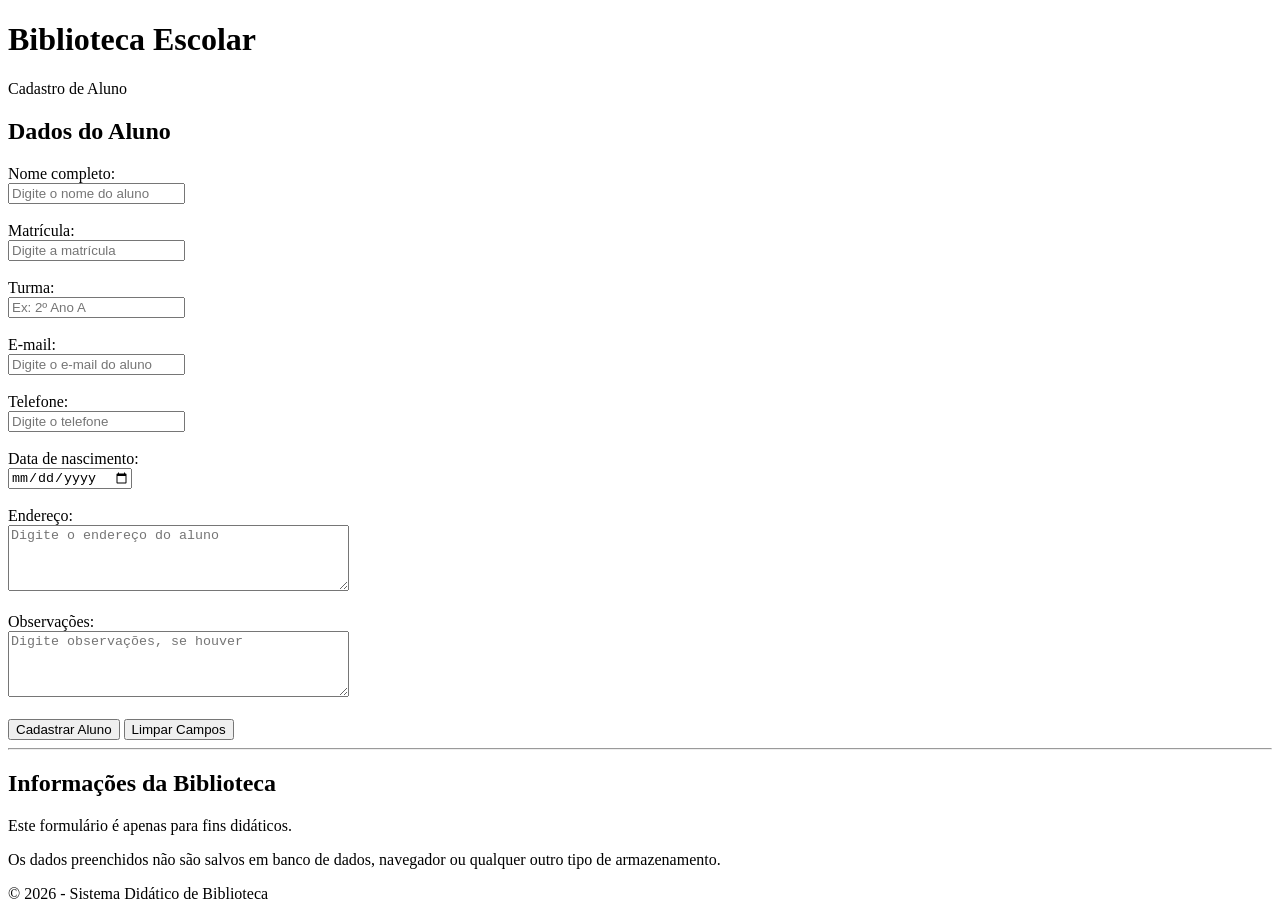
==== index.html @ 821b9747 "index.html" ====
<!DOCTYPE html>
<html lang="pt-BR">
<head>
  <meta charset="UTF-8">
  <meta name="viewport" content="width=device-width, initial-scale=1.0">
  <title>Biblioteca - Cadastro de Aluno</title>
</head>
<body>

  <header>
    <h1>Biblioteca Escolar</h1>
    <p>Cadastro de Aluno</p>
  </header>

  <main>
    <section>
      <h2>Dados do Aluno</h2>

      <form action="#" method="post">
        <label for="nome">Nome completo:</label><br>
        <input type="text" id="nome" name="nome" placeholder="Digite o nome do aluno" required>
        <br><br>

        <label for="matricula">Matrícula:</label><br>
        <input type="text" id="matricula" name="matricula" placeholder="Digite a matrícula" required>
        <br><br>

        <label for="turma">Turma:</label><br>
        <input type="text" id="turma" name="turma" placeholder="Ex: 2º Ano A" required>
        <br><br>

        <label for="email">E-mail:</label><br>
        <input type="email" id="email" name="email" placeholder="Digite o e-mail do aluno">
        <br><br>

        <label for="telefone">Telefone:</label><br>
        <input type="tel" id="telefone" name="telefone" placeholder="Digite o telefone">
        <br><br>

        <label for="data-nascimento">Data de nascimento:</label><br>
        <input type="date" id="data-nascimento" name="data-nascimento">
        <br><br>

        <label for="endereco">Endereço:</label><br>
        <textarea id="endereco" name="endereco" rows="4" cols="40" placeholder="Digite o endereço do aluno"></textarea>
        <br><br>

        <label for="observacoes">Observações:</label><br>
        <textarea id="observacoes" name="observacoes" rows="4" cols="40" placeholder="Digite observações, se houver"></textarea>
        <br><br>

        <button type="submit">Cadastrar Aluno</button>
        <button type="reset">Limpar Campos</button>
      </form>
    </section>

    <hr>

    <section>
      <h2>Informações da Biblioteca</h2>

      <p>Este formulário é apenas para fins didáticos.</p>
      <p>Os dados preenchidos não são salvos em banco de dados, navegador ou qualquer outro tipo de armazenamento.</p>
    </section>
  </main>

  <footer>
    <p>&copy; 2026 - Sistema Didático de Biblioteca</p>
  </footer>

</body>
</html>
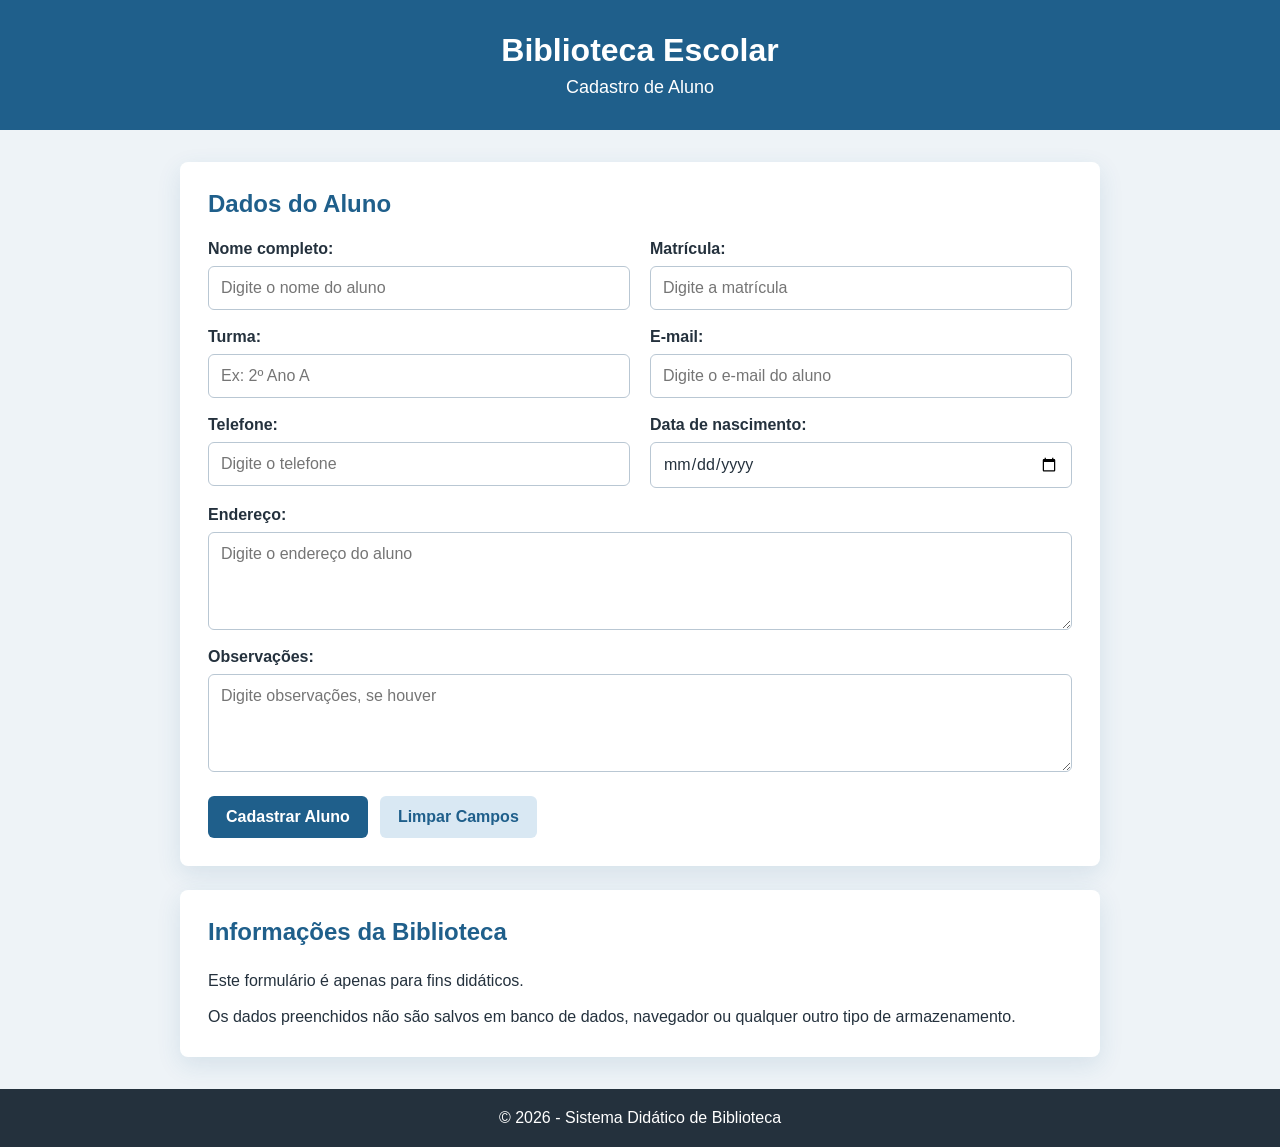
==== commit 3cbb8204: "Corrige HTML e adiciona CSS" ====
--- a/index.html
+++ b/index.html
@@ -4,61 +4,68 @@
   <meta charset="UTF-8">
   <meta name="viewport" content="width=device-width, initial-scale=1.0">
   <title>Biblioteca - Cadastro de Aluno</title>
+  <link rel="stylesheet" href="style.css">
 </head>
 <body>
-
   <header>
     <h1>Biblioteca Escolar</h1>
     <p>Cadastro de Aluno</p>
   </header>
 
   <main>
-    <section>
+    <section class="formulario">
       <h2>Dados do Aluno</h2>
 
       <form action="#" method="post">
-        <label for="nome">Nome completo:</label><br>
-        <input type="text" id="nome" name="nome" placeholder="Digite o nome do aluno" required>
-        <br><br>
+        <div class="campo">
+          <label for="nome">Nome completo:</label>
+          <input type="text" id="nome" name="nome" placeholder="Digite o nome do aluno" required>
+        </div>
 
-        <label for="matricula">Matrícula:</label><br>
-        <input type="text" id="matricula" name="matricula" placeholder="Digite a matrícula" required>
-        <br><br>
+        <div class="campo">
+          <label for="matricula">Matrícula:</label>
+          <input type="text" id="matricula" name="matricula" placeholder="Digite a matrícula" required>
+        </div>
 
-        <label for="turma">Turma:</label><br>
-        <input type="text" id="turma" name="turma" placeholder="Ex: 2º Ano A" required>
-        <br><br>
+        <div class="campo">
+          <label for="turma">Turma:</label>
+          <input type="text" id="turma" name="turma" placeholder="Ex: 2º Ano A" required>
+        </div>
 
-        <label for="email">E-mail:</label><br>
-        <input type="email" id="email" name="email" placeholder="Digite o e-mail do aluno">
-        <br><br>
+        <div class="campo">
+          <label for="email">E-mail:</label>
+          <input type="email" id="email" name="email" placeholder="Digite o e-mail do aluno">
+        </div>
 
-        <label for="telefone">Telefone:</label><br>
-        <input type="tel" id="telefone" name="telefone" placeholder="Digite o telefone">
-        <br><br>
+        <div class="campo">
+          <label for="telefone">Telefone:</label>
+          <input type="tel" id="telefone" name="telefone" placeholder="Digite o telefone">
+        </div>
 
-        <label for="data-nascimento">Data de nascimento:</label><br>
-        <input type="date" id="data-nascimento" name="data-nascimento">
-        <br><br>
+        <div class="campo">
+          <label for="data-nascimento">Data de nascimento:</label>
+          <input type="date" id="data-nascimento" name="data-nascimento">
+        </div>
 
-        <label for="endereco">Endereço:</label><br>
-        <textarea id="endereco" name="endereco" rows="4" cols="40" placeholder="Digite o endereço do aluno"></textarea>
-        <br><br>
+        <div class="campo campo-completo">
+          <label for="endereco">Endereço:</label>
+          <textarea id="endereco" name="endereco" rows="4" placeholder="Digite o endereço do aluno"></textarea>
+        </div>
 
-        <label for="observacoes">Observações:</label><br>
-        <textarea id="observacoes" name="observacoes" rows="4" cols="40" placeholder="Digite observações, se houver"></textarea>
-        <br><br>
+        <div class="campo campo-completo">
+          <label for="observacoes">Observações:</label>
+          <textarea id="observacoes" name="observacoes" rows="4" placeholder="Digite observações, se houver"></textarea>
+        </div>
 
-        <button type="submit">Cadastrar Aluno</button>
-        <button type="reset">Limpar Campos</button>
+        <div class="acoes">
+          <button type="submit">Cadastrar Aluno</button>
+          <button type="reset" class="botao-secundario">Limpar Campos</button>
+        </div>
       </form>
     </section>
 
-    <hr>
-
-    <section>
+    <section class="informacoes">
       <h2>Informações da Biblioteca</h2>
-
       <p>Este formulário é apenas para fins didáticos.</p>
       <p>Os dados preenchidos não são salvos em banco de dados, navegador ou qualquer outro tipo de armazenamento.</p>
     </section>
@@ -67,6 +74,5 @@
   <footer>
     <p>&copy; 2026 - Sistema Didático de Biblioteca</p>
   </footer>
-
 </body>
-</html>+</html>
--- a/style.css
+++ b/style.css
@@ -0,0 +1,158 @@
+* {
+  box-sizing: border-box;
+}
+
+body {
+  margin: 0;
+  min-height: 100vh;
+  font-family: Arial, Helvetica, sans-serif;
+  color: #24313d;
+  background: #eef3f7;
+}
+
+header {
+  padding: 32px 20px;
+  text-align: center;
+  color: #ffffff;
+  background: #1f5f8b;
+}
+
+header h1 {
+  margin: 0 0 8px;
+  font-size: 32px;
+}
+
+header p {
+  margin: 0;
+  font-size: 18px;
+}
+
+main {
+  width: min(920px, calc(100% - 32px));
+  margin: 32px auto;
+}
+
+section {
+  margin-bottom: 24px;
+  padding: 28px;
+  border-radius: 8px;
+  background: #ffffff;
+  box-shadow: 0 8px 24px rgba(31, 95, 139, 0.12);
+}
+
+h2 {
+  margin: 0 0 22px;
+  color: #1f5f8b;
+  font-size: 24px;
+}
+
+form {
+  display: grid;
+  grid-template-columns: repeat(2, minmax(0, 1fr));
+  gap: 18px 20px;
+}
+
+.campo {
+  display: flex;
+  flex-direction: column;
+  gap: 8px;
+}
+
+.campo-completo,
+.acoes {
+  grid-column: 1 / -1;
+}
+
+label {
+  font-weight: 700;
+}
+
+input,
+textarea {
+  width: 100%;
+  padding: 12px;
+  border: 1px solid #b9c7d3;
+  border-radius: 6px;
+  font: inherit;
+  color: #24313d;
+  background: #ffffff;
+}
+
+textarea {
+  resize: vertical;
+}
+
+input:focus,
+textarea:focus {
+  outline: 3px solid rgba(31, 95, 139, 0.18);
+  border-color: #1f5f8b;
+}
+
+.acoes {
+  display: flex;
+  flex-wrap: wrap;
+  gap: 12px;
+  margin-top: 6px;
+}
+
+button {
+  padding: 12px 18px;
+  border: 0;
+  border-radius: 6px;
+  font: inherit;
+  font-weight: 700;
+  color: #ffffff;
+  background: #1f5f8b;
+  cursor: pointer;
+}
+
+button:hover {
+  background: #17486a;
+}
+
+.botao-secundario {
+  color: #1f5f8b;
+  background: #d9e8f3;
+}
+
+.botao-secundario:hover {
+  background: #c6dceb;
+}
+
+.informacoes p {
+  margin: 0 0 10px;
+  line-height: 1.6;
+}
+
+.informacoes p:last-child {
+  margin-bottom: 0;
+}
+
+footer {
+  padding: 20px;
+  text-align: center;
+  color: #ffffff;
+  background: #24313d;
+}
+
+footer p {
+  margin: 0;
+}
+
+@media (max-width: 700px) {
+  header h1 {
+    font-size: 26px;
+  }
+
+  main {
+    margin: 20px auto;
+  }
+
+  section {
+    padding: 22px;
+  }
+
+  form {
+    grid-template-columns: 1fr;
+  }
+}
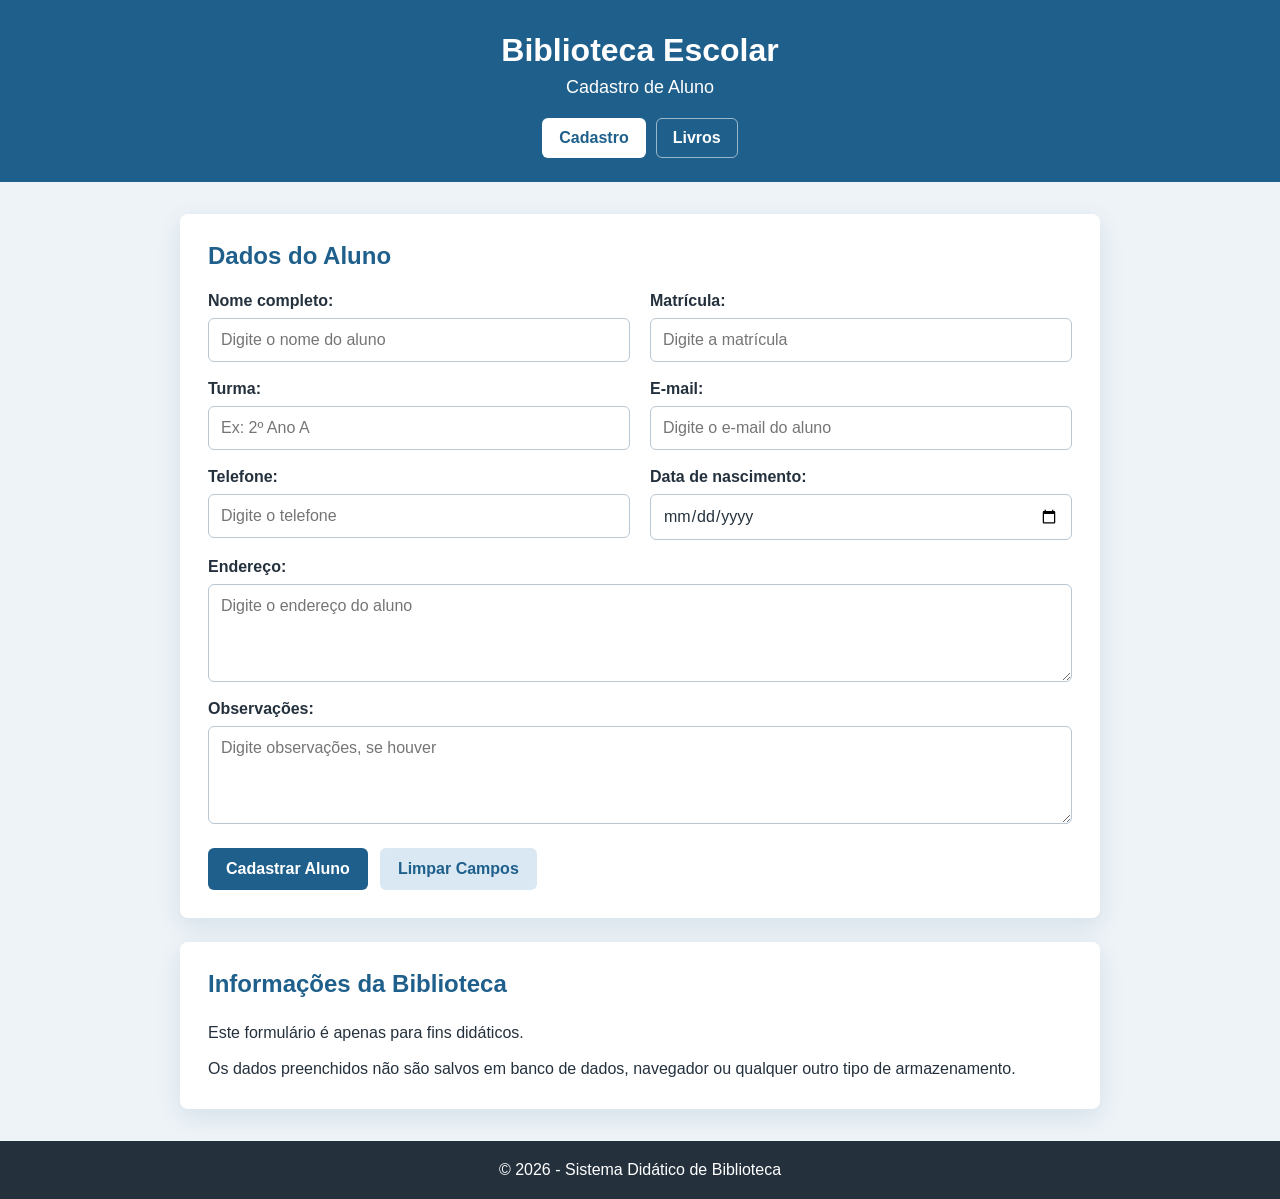
==== commit 19c60f17: "Adiciona pagina de livros didatica" ====
--- a/index.html
+++ b/index.html
@@ -10,6 +10,10 @@
   <header>
     <h1>Biblioteca Escolar</h1>
     <p>Cadastro de Aluno</p>
+    <nav class="menu">
+      <a href="index.html" class="ativo">Cadastro</a>
+      <a href="livros.html">Livros</a>
+    </nav>
   </header>
 
   <main>
@@ -74,5 +78,7 @@
   <footer>
     <p>&copy; 2026 - Sistema Didático de Biblioteca</p>
   </footer>
+
+  <script src="script.js"></script>
 </body>
-</html>
+</html>
--- a/style.css
+++ b/style.css
@@ -11,7 +11,7 @@
 }
 
 header {
-  padding: 32px 20px;
+  padding: 32px 20px 24px;
   text-align: center;
   color: #ffffff;
   background: #1f5f8b;
@@ -25,6 +25,29 @@
 header p {
   margin: 0;
   font-size: 18px;
+}
+
+.menu {
+  display: flex;
+  justify-content: center;
+  flex-wrap: wrap;
+  gap: 10px;
+  margin-top: 20px;
+}
+
+.menu a {
+  padding: 10px 16px;
+  border: 1px solid rgba(255, 255, 255, 0.55);
+  border-radius: 6px;
+  color: #ffffff;
+  font-weight: 700;
+  text-decoration: none;
+}
+
+.menu a:hover,
+.menu .ativo {
+  color: #1f5f8b;
+  background: #ffffff;
 }
 
 main {
@@ -119,11 +142,61 @@
   background: #c6dceb;
 }
 
+.texto-apoio,
 .informacoes p {
   margin: 0 0 10px;
   line-height: 1.6;
 }
 
+.tabela-responsiva {
+  overflow-x: auto;
+}
+
+table {
+  width: 100%;
+  border-collapse: collapse;
+  min-width: 680px;
+}
+
+th,
+td {
+  padding: 14px 12px;
+  border-bottom: 1px solid #d8e2ea;
+  text-align: left;
+}
+
+th {
+  color: #ffffff;
+  background: #1f5f8b;
+}
+
+tr:nth-child(even) td {
+  background: #f6f9fb;
+}
+
+.status {
+  display: inline-block;
+  padding: 6px 10px;
+  border-radius: 6px;
+  font-size: 14px;
+  font-weight: 700;
+}
+
+.disponivel {
+  color: #1f6b3a;
+  background: #dff3e6;
+}
+
+.emprestado {
+  color: #9b2c2c;
+  background: #f7dddd;
+}
+
+.reservado {
+  color: #775600;
+  background: #fff1c6;
+}
+
 .informacoes p:last-child {
   margin-bottom: 0;
 }
@@ -155,4 +228,4 @@
   form {
     grid-template-columns: 1fr;
   }
-}
+}
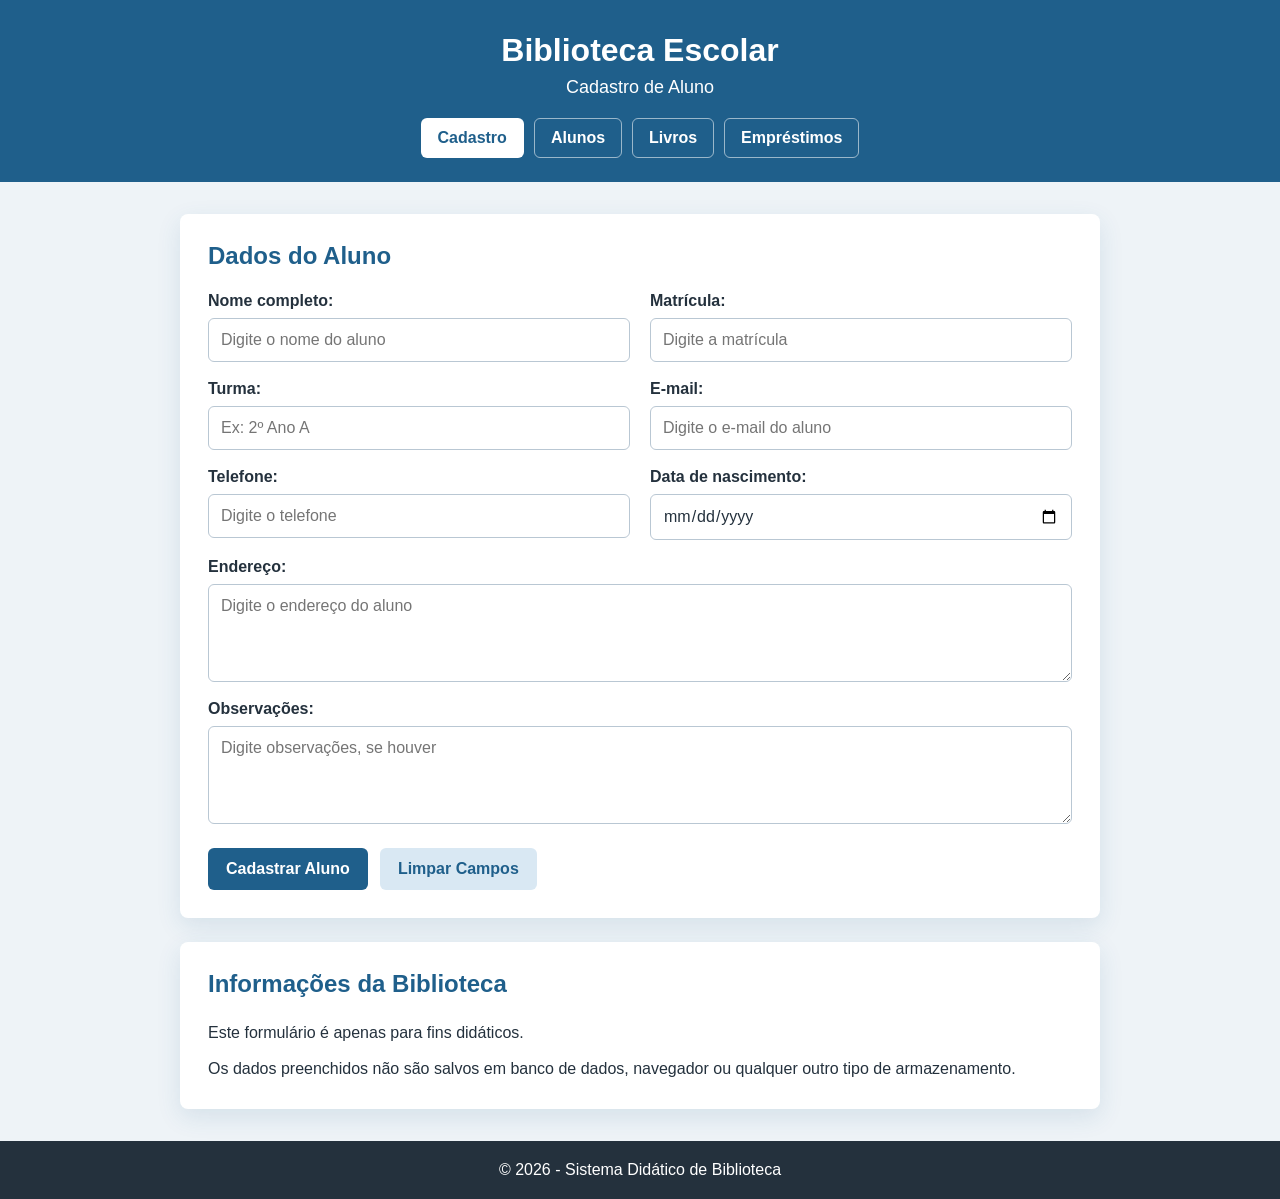
==== commit b14d1fe7: "Adiciona paginas de alunos e emprestimos" ====
--- a/index.html
+++ b/index.html
@@ -12,7 +12,9 @@
     <p>Cadastro de Aluno</p>
     <nav class="menu">
       <a href="index.html" class="ativo">Cadastro</a>
+      <a href="alunos.html">Alunos</a>
       <a href="livros.html">Livros</a>
+      <a href="emprestimos.html">Empréstimos</a>
     </nav>
   </header>
 
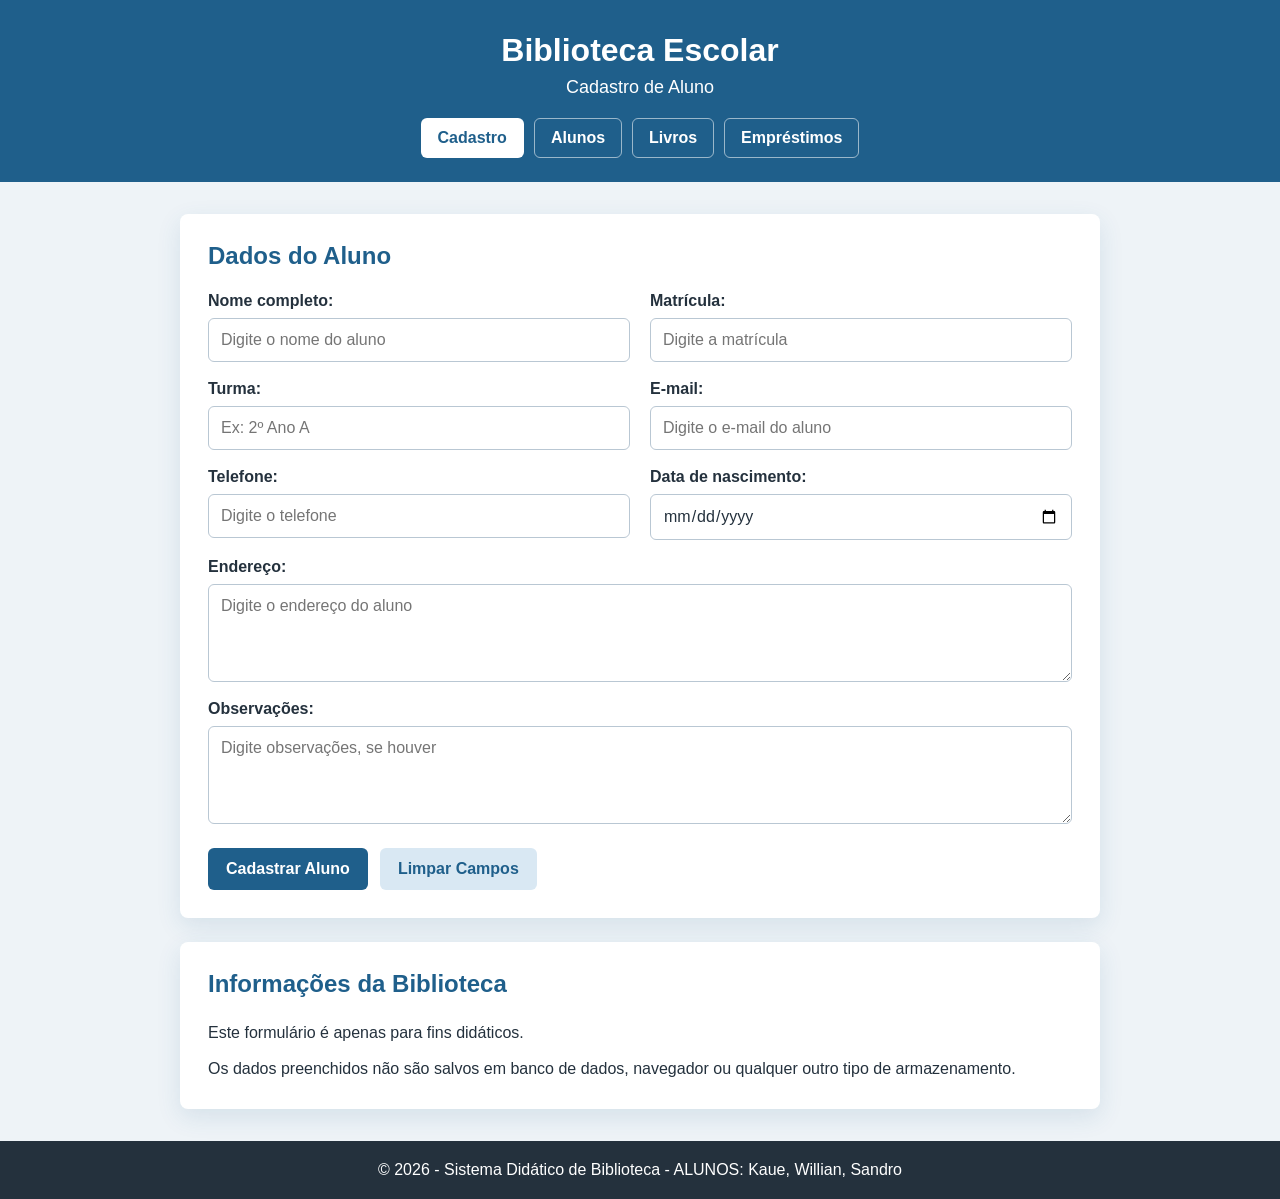
==== commit 779762a4: "Update footer to include student names" ====
--- a/index.html
+++ b/index.html
@@ -78,9 +78,9 @@
   </main>
 
   <footer>
-    <p>&copy; 2026 - Sistema Didático de Biblioteca</p>
+    <p>&copy; 2026 - Sistema Didático de Biblioteca - ALUNOS: Kaue, Willian, Sandro</p>
   </footer>
 
   <script src="script.js"></script>
 </body>
-</html>+</html>
